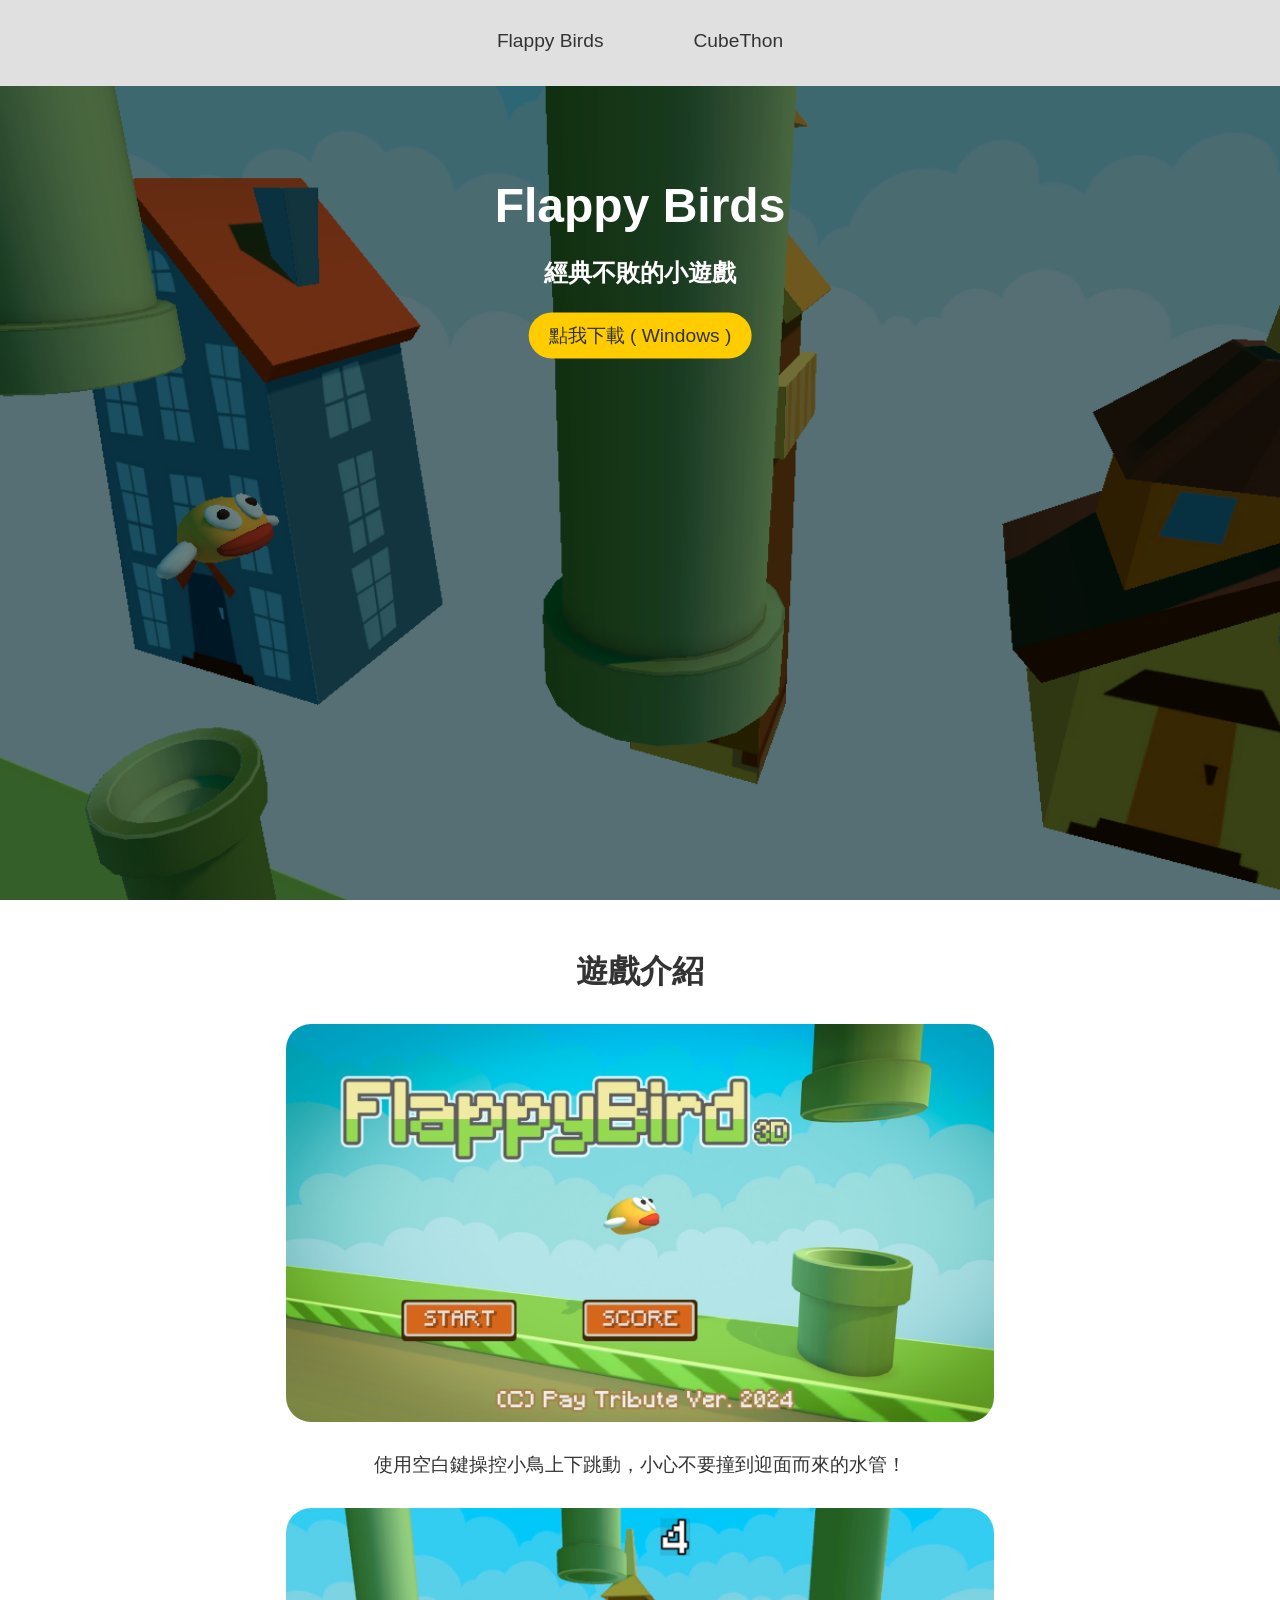
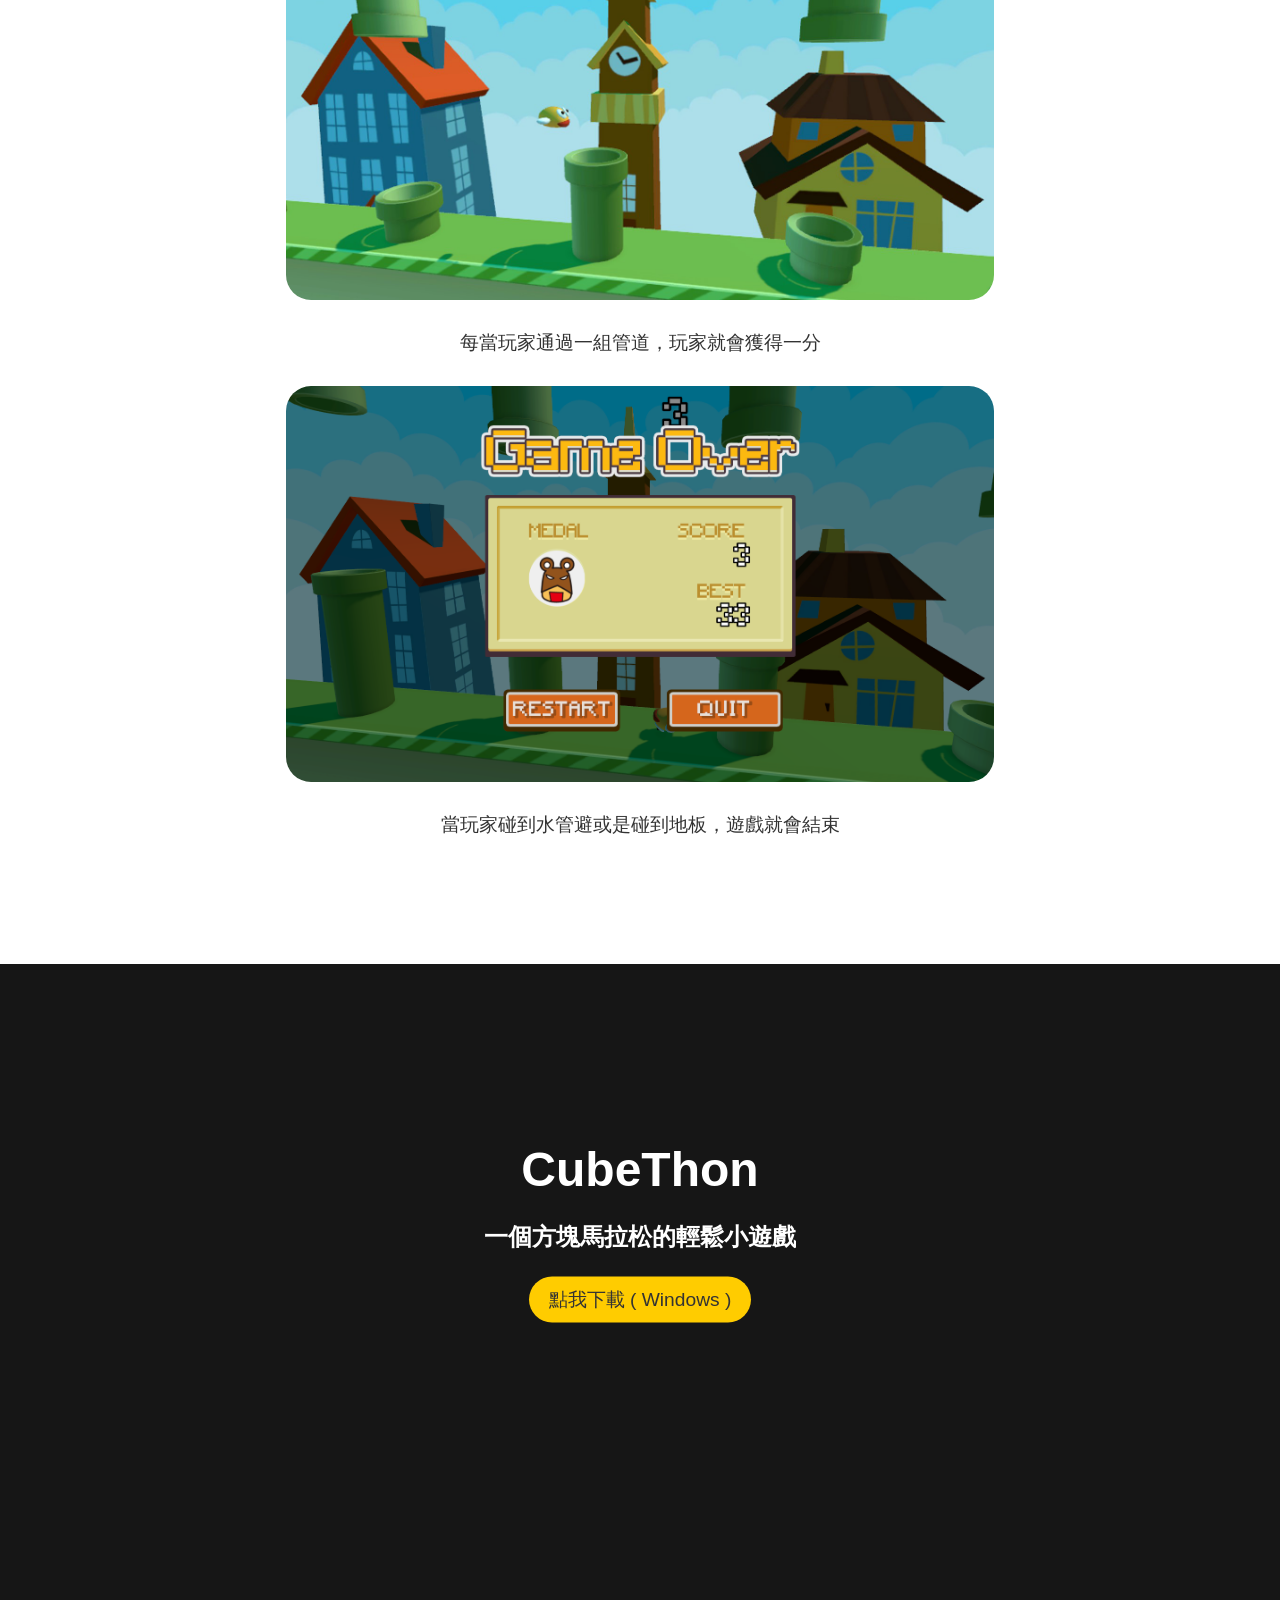
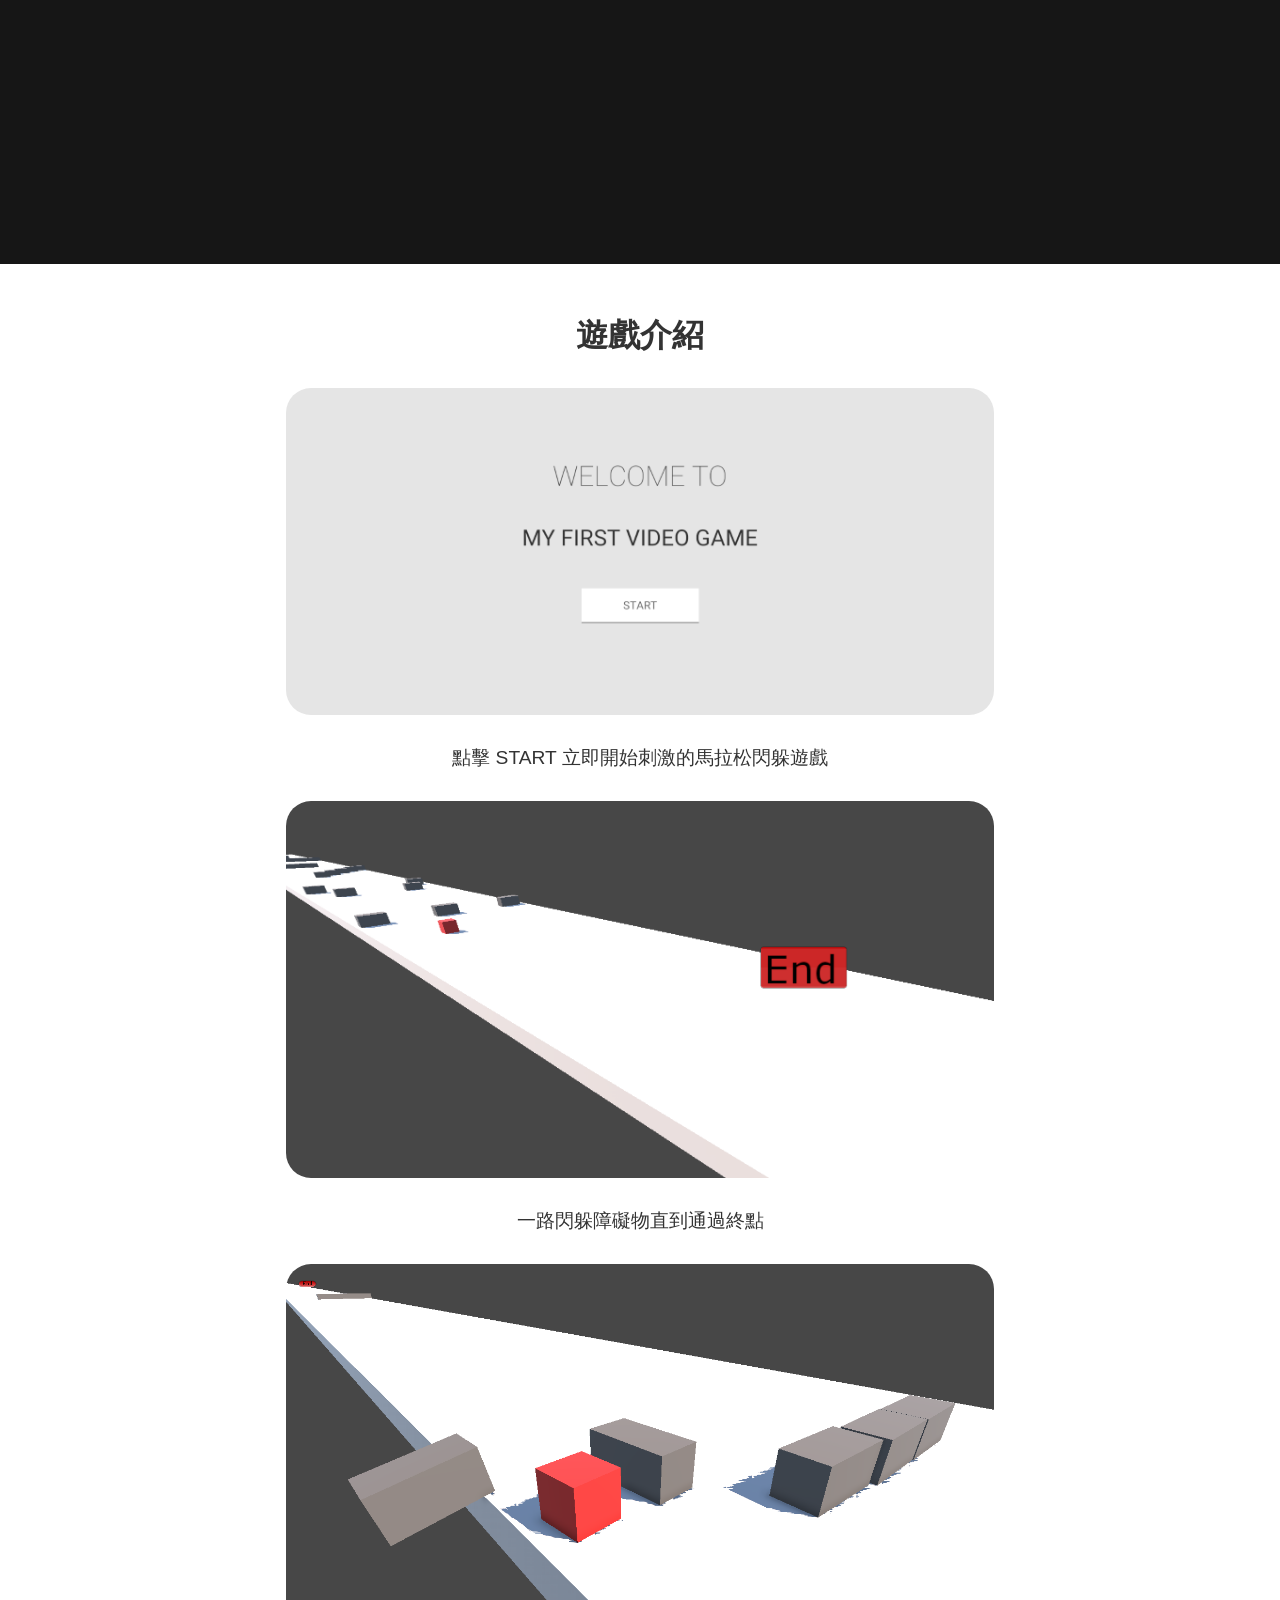
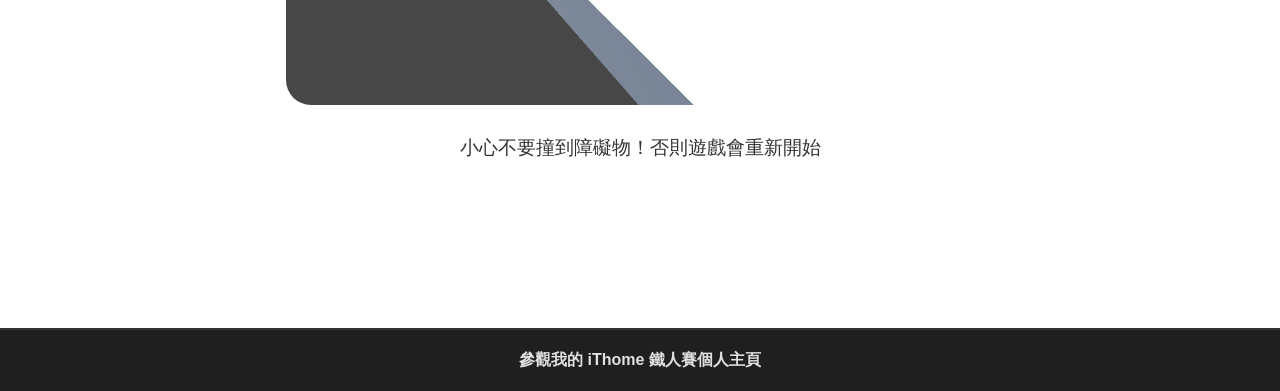
==== index.html @ 1772ebd3 "refactor file structure" ====
<!DOCTYPE html>
<html lang="zh-Hant">
<head>
    <meta charset="UTF-8">
    <meta name="viewport" content="width=device-width, initial-scale=1.0">
    <title>我的遊戲介紹網站</title>
    <link rel="stylesheet" href="style.css">
</head>
<body>
    <!-- 標籤選擇條 -->
    <nav>
        <ul>
            <li><a href="#game1"><span>Flappy Birds</span><div class="hover-overlay"></div></a></li>
            <li><a href="#game2"><span>CubeThon</span><div class="hover-overlay"></div></a></li>
        </ul>
    </nav>

<!-- Flappy Birds遊戲的全屏圖片部分 -->
<section id="game1" class="game-section">
    <div class="game-background bg1">
        <div class="game-text centered-text">
            <h1>Flappy Birds</h1>
            <h3>經典不敗的小遊戲</h3>
            <a href="https://drive.google.com/file/d/1KH0OKHC6Q0ze0tAbMF75h2pL0Js8s0Ow/view?usp=sharing" class="download-btn">
                <span>點我下載 ( Windows ) </span>
                <div class="hover-overlay"></div>
            </a> <!-- 下載按鈕 -->
        </div>
    </div>

    <!-- 遊戲介紹圖片 -->
    <div class="text-section white-background">
        <h2>遊戲介紹</h2>
        <div class="centered-images">
            <img src="images/img1.jpg" alt="遊戲場景1">
            <p>使用空白鍵操控小鳥上下跳動，小心不要撞到迎面而來的水管！</p>
            <img src="images/img2.jpg" alt="遊戲場景2">
            <p>每當玩家通過一組管道，玩家就會獲得一分</p>
            <img src="images/img3.jpg" alt="遊戲場景3">
            <p>當玩家碰到水管避或是碰到地板，遊戲就會結束</p>
        </div>
    </div>
</section>

<!-- CubeThon遊戲的全屏背景圖片部分 -->
<section id="game2" class="game-section">
    <div class="game-background bg2">
        <div class="game-text centered-text">
            <h1>CubeThon</h1>
            <h3>一個方塊馬拉松的輕鬆小遊戲</h3>
            <a href="https://drive.google.com/file/d/116-kXRA7iYaXKXjcS6kCXtDmUWJt4uKn/view?usp=sharing" class="download-btn">
                <span>點我下載 ( Windows ) </span>
                <div class="hover-overlay"></div>
            </a> <!-- 下載按鈕 -->
        </div>
    </div>

    <!-- 遊戲介紹圖片 -->
    <div class="text-section white-background">
        <h2>遊戲介紹</h2>
        <div class="centered-images">
            <img src="images/img6.png" alt="遊戲場景1">
            <p>點擊 START 立即開始刺激的馬拉松閃躲遊戲</p>
            <img src="images/img4.png" alt="遊戲場景2">
            <p>一路閃躲障礙物直到通過終點</p>
            <img src="images/img5.png" alt="遊戲場景3">
            <p>小心不要撞到障礙物！否則遊戲會重新開始</p>
        </div>
    </div>
</section>

<!-- jQuery CDN -->
<script src="https://code.jquery.com/jquery-3.6.0.min.js"></script>
<script>
    // 按鈕的滑動效果
    $(document).ready(function() {
        $(".download-btn").hover(
            function() {
                $(this).find(".hover-overlay").css("top", "0");
            },
            function() {
                $(this).find(".hover-overlay").css("top", "100%");
            }
        );
    });

    // 標籤的滑動效果
    $("nav ul li a").hover(
        function() {
            $(this).find(".hover-overlay").css("top", "0");
        },
        function() {
            $(this).find(".hover-overlay").css("top", "100%");
        }
    );
</script>

<footer>
    <p>
        <a href="https://jiayunlee1009.github.io/random-food/" target="_blank" style="color: #e0e0e0; text-decoration: none;">
            <b>參觀我的 iThome 鐵人賽個人主頁</b>
        </a>
    </p>
</footer>

</body>
</html>
---- style.css ----
* {
    margin: 0;
    padding: 0;
    box-sizing: border-box;
}

body {
    font-family: Arial, sans-serif;
    background-color: #2c2c2c;
    color: #e0e0e0;
    scroll-behavior: smooth;
}

/* 標籤選擇條樣式 */
nav {
    width: 100%;
    background-color: #e0e0e0;
    padding: 20px 0;
    position: fixed;
    top: 0;
    z-index: 1000;
}

nav ul {
    list-style: none;
    display: flex;
    justify-content: center;
    gap: 50px;
}

nav ul li a {
    position: relative; /* 讓遮罩效果相對於標籤項目 */
    display: inline-block;
    color: #333;
    text-decoration: none;
    font-size: 1.2em;
    padding: 10px 20px;
    overflow: hidden; /* 遮罩效果在範圍內 */
    transition: color 0.3s;
}

nav ul li a:hover {
    background-color: #e0e0e0;
    border-radius: 25px;
}

/* for jQuery */
/* 遮罩效果 */
nav ul li a .hover-overlay {
    position: absolute;
    top: 100%;
    left: 0;
    width: 100%;
    height: 100%;
    background-color: rgba(0, 0, 0, 0.3); /* 按鈕上的黑色遮罩 */
    transition: top 0.3s;
    z-index: 1;
    border-radius: 30px;
}

/* 確保標籤內容在遮罩上方 */
nav ul li a span {
    position: relative;
    z-index: 2;
}
/* end for jQuery */

/* 全屏背景圖片 */
.game-section {
    position: relative;
    padding-top: 0px; /* 留出標籤條的空間 */ 
    overflow-x: hidden;
}

.game-background {
    position: relative;
    width: 100%;
    height: 100vh;
    background-size: cover; /* 讓背景圖片覆蓋整個容器，保持比例 */
    background-position: center; /* 背景圖片居中 */
    background-attachment: fixed; /* 背景圖片固定，防止隨內容滑動 */
}

.game-background::before {
    content: "";
    position: absolute;
    top: 0;
    left: 0;
    width: 100%;
    height: 100%;
    background-color: rgba(0, 0, 0, 0.5); /* 半透明黑色遮罩 */
    z-index: 1;
}

/* 確保文字在遮罩上方 */
.game-text {
    position: relative;
    z-index: 2;
    color: #fff;
}

/* Flappy Birds遊戲背景 */
.game-section .bg1 {
    background-image: url('../images/background1.png');
    width: 100%;
    overflow-y: hidden;
}

/* Cubethon遊戲背景 */
.game-section .bg2 {
    background-image: url('../images/background2.png');
    width: 100%;
    overflow-y: hidden;
}

.centered-text {
    position: absolute;
    top: 30%;
    left: 50%;
    transform: translate(-50%, -50%);
    text-align: center;
    color: #fff;
    max-width: 100%; /* 確保文字不會超過容器的最大寬度 */
    white-space: normal; /* 防止文字超出並導致滑動 */
    overflow: hidden; /* 確保內容不會超出容器範圍 */
}

.centered-text h1 {
    font-size: 3em;
    margin-bottom: 0.5em;
}

.centered-text h3 {
    font-size: 1.5em;
    margin-bottom: 1em;
}

/* 白色文字說明區塊 */
.white-background {
    background-color: #fff;
    color: #333;
    padding: 50px;
    width: 100vw;
    height: calc(100vw * 1.3); /* 高度為全屏寬度的1.3倍 */
    text-align: center;
}

.white-background h2 {
    font-size: 2em;
    margin-bottom: 30px;
}

/* 置中的圖片與文字說明 */
.centered-images {
    display: flex;
    flex-direction: column;
    align-items: center;
    gap: 30px;
}

.centered-images img {
    width: 60%; /* 圖片寬度為60% */
    height: auto;
    border-radius: 25px;
}

.centered-images p {
    width: 60%; /* 與圖片同寬 */
    text-align: center;
    font-size: 1.2em;
}

/* 下載按鈕 */
.download-btn {
    display: inline-block;
    position: relative;
    padding: 10px 20px;
    background-color: #ffcc00;
    color: #333;
    text-decoration: none;
    font-size: 1.2em;
    border-radius: 30px;
    transition: background-color 0.3s;
    overflow:hidden /* new */
    
}
/*
.download-btn:hover {
    background-color: #ff9900;
}
*/
/* new */
.download-btn span {
    position: relative;
    z-index: 2;
}

.download-btn .hover-overlay {
    position: absolute;
    top: 100%;
    left: 0;
    width: 100%;
    height: 100%;
    background-color: rgba(47, 47, 47, 0.3);
    transition: top 0.3s;
    z-index: 1;
    border-radius: 30px;
}
/* end new */
/* 底部橫條 */
footer {
    text-align: center;
    padding: 20px;
    background-color: #1f1f1f;
    color: #e0e0e0;
    border-top: 2px solid #333;
}
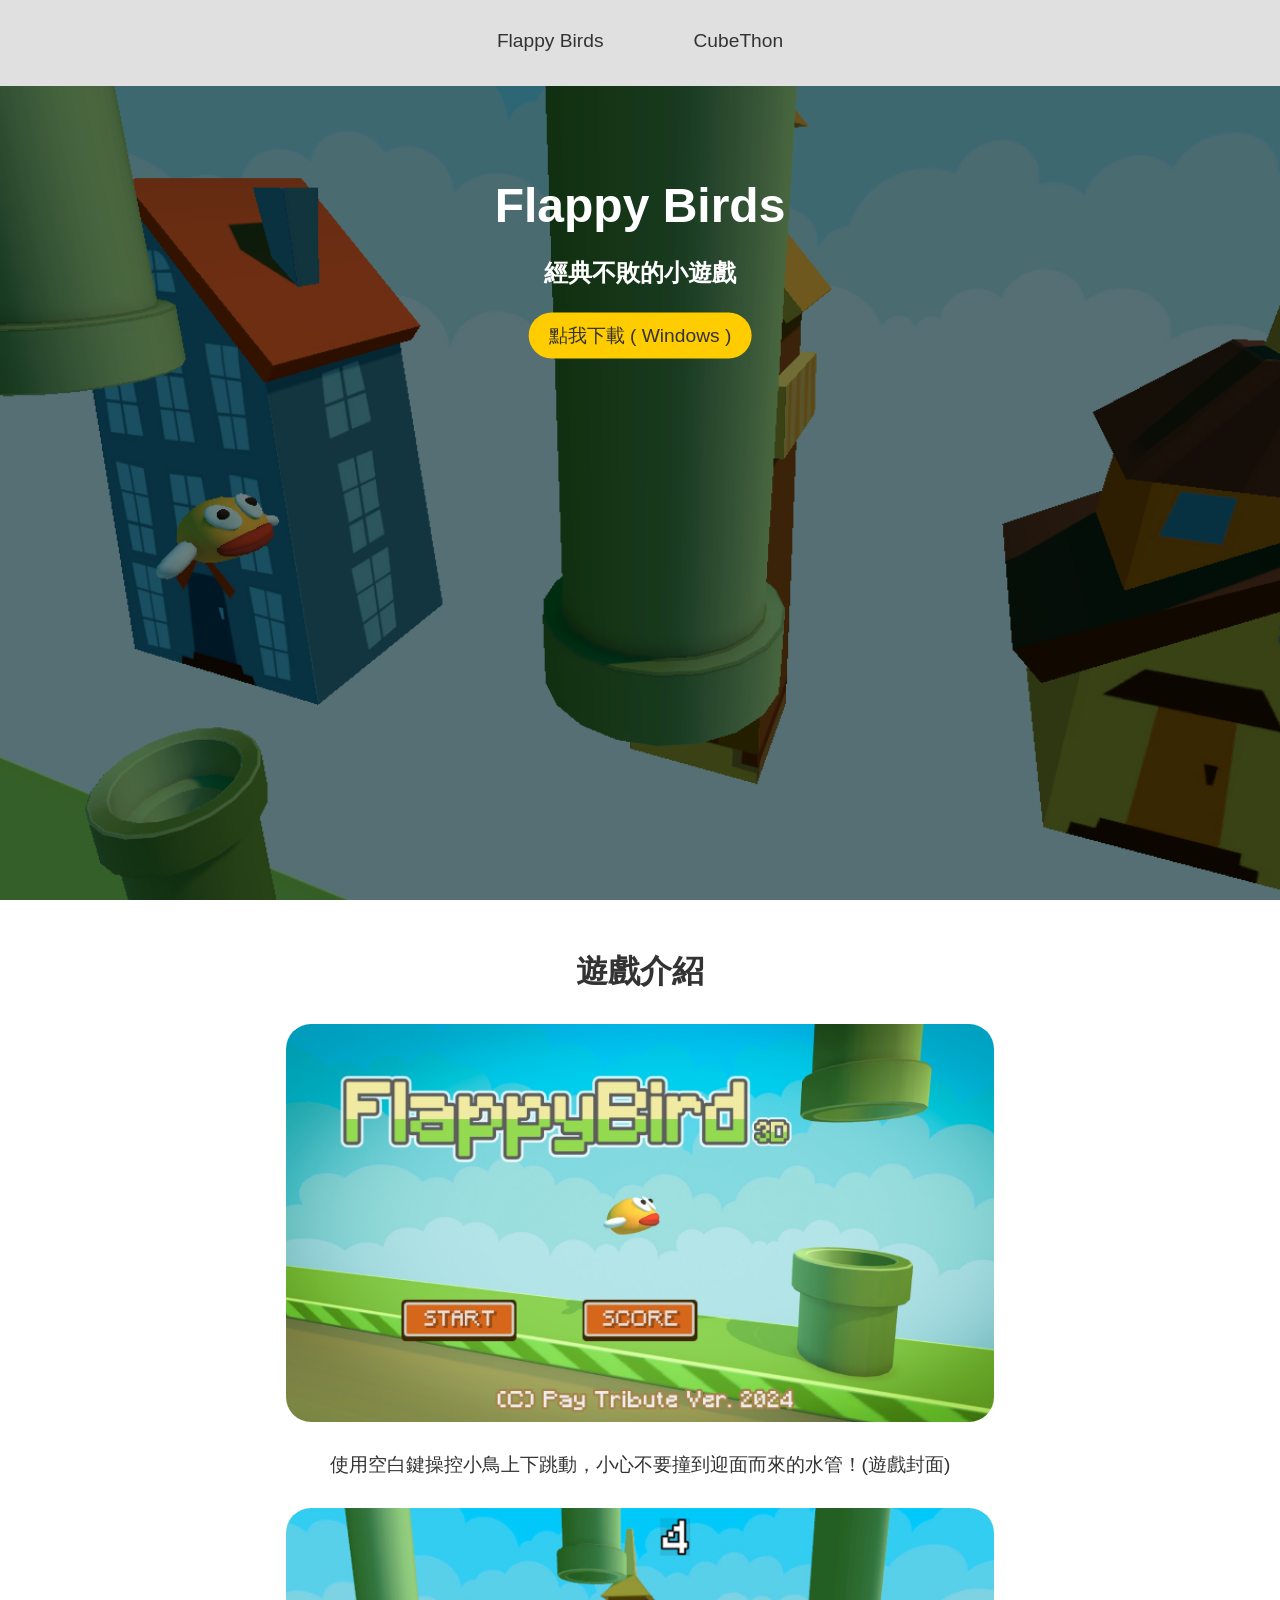
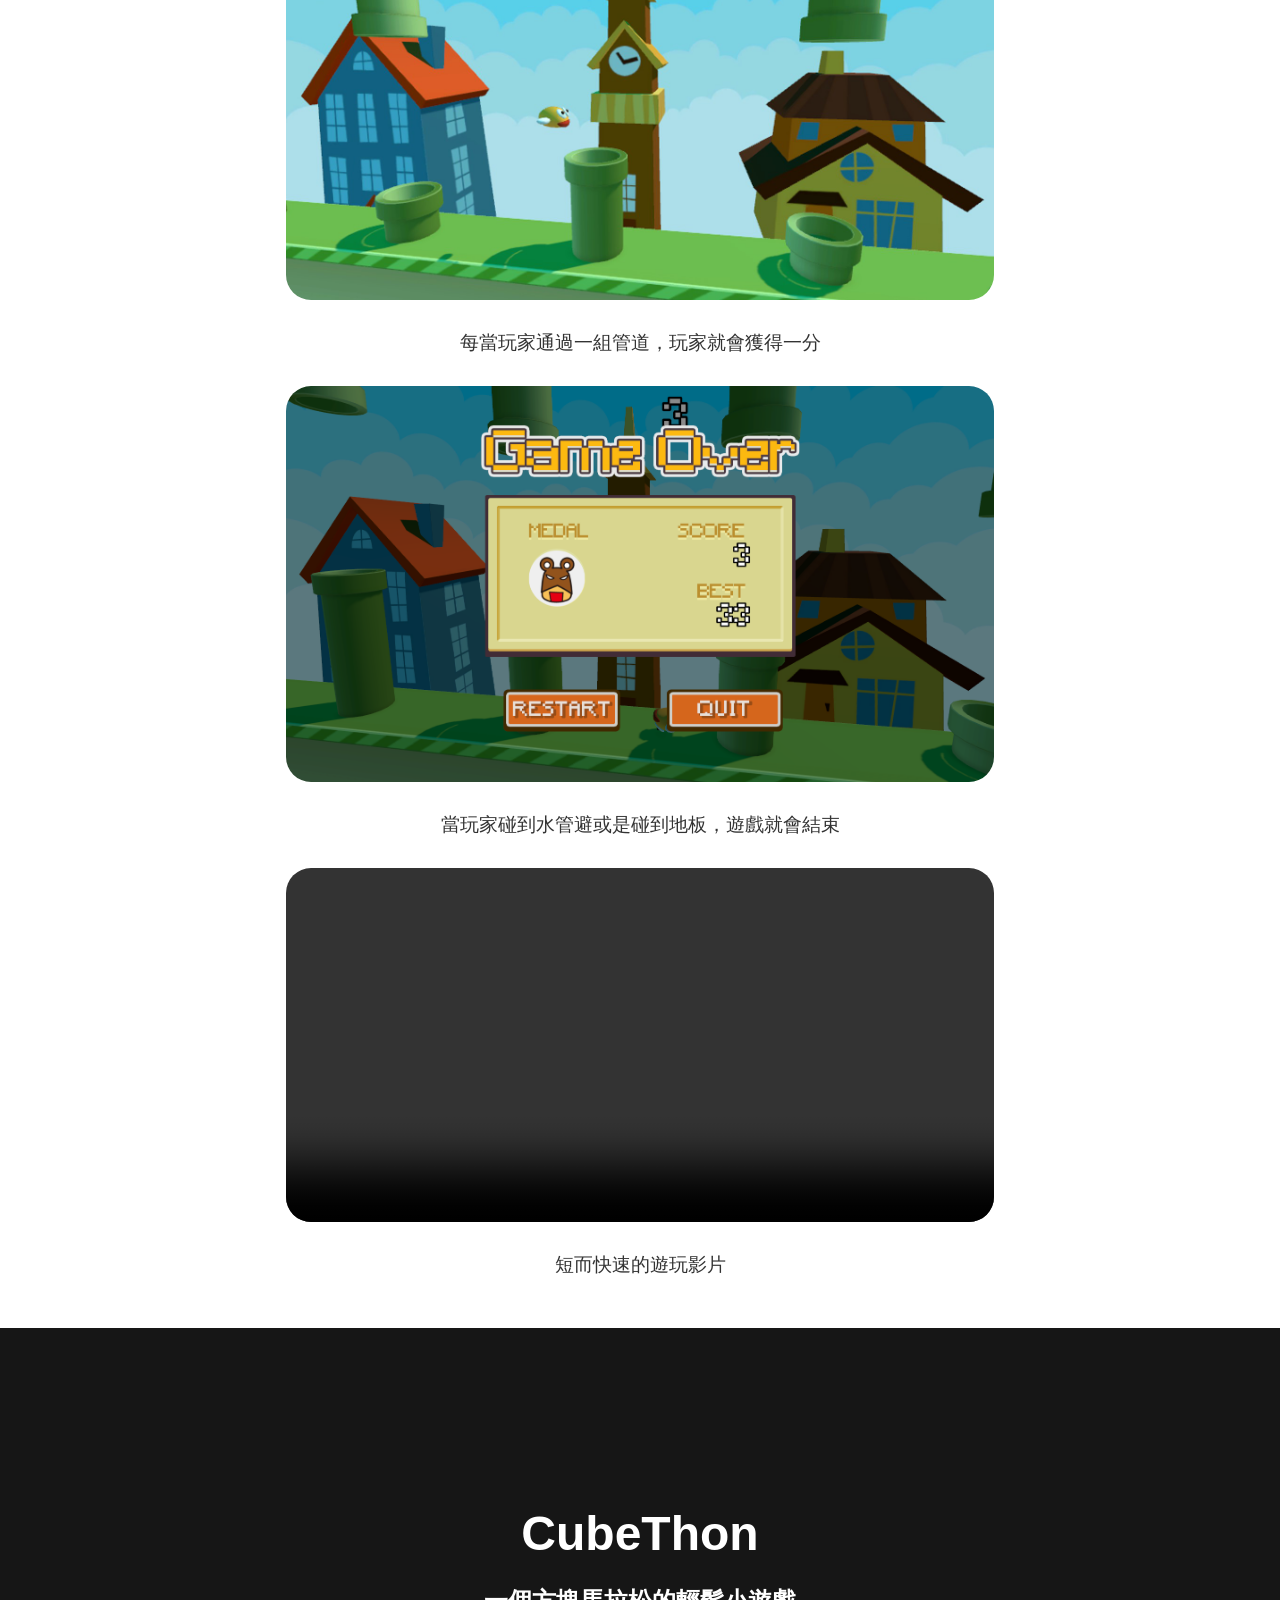
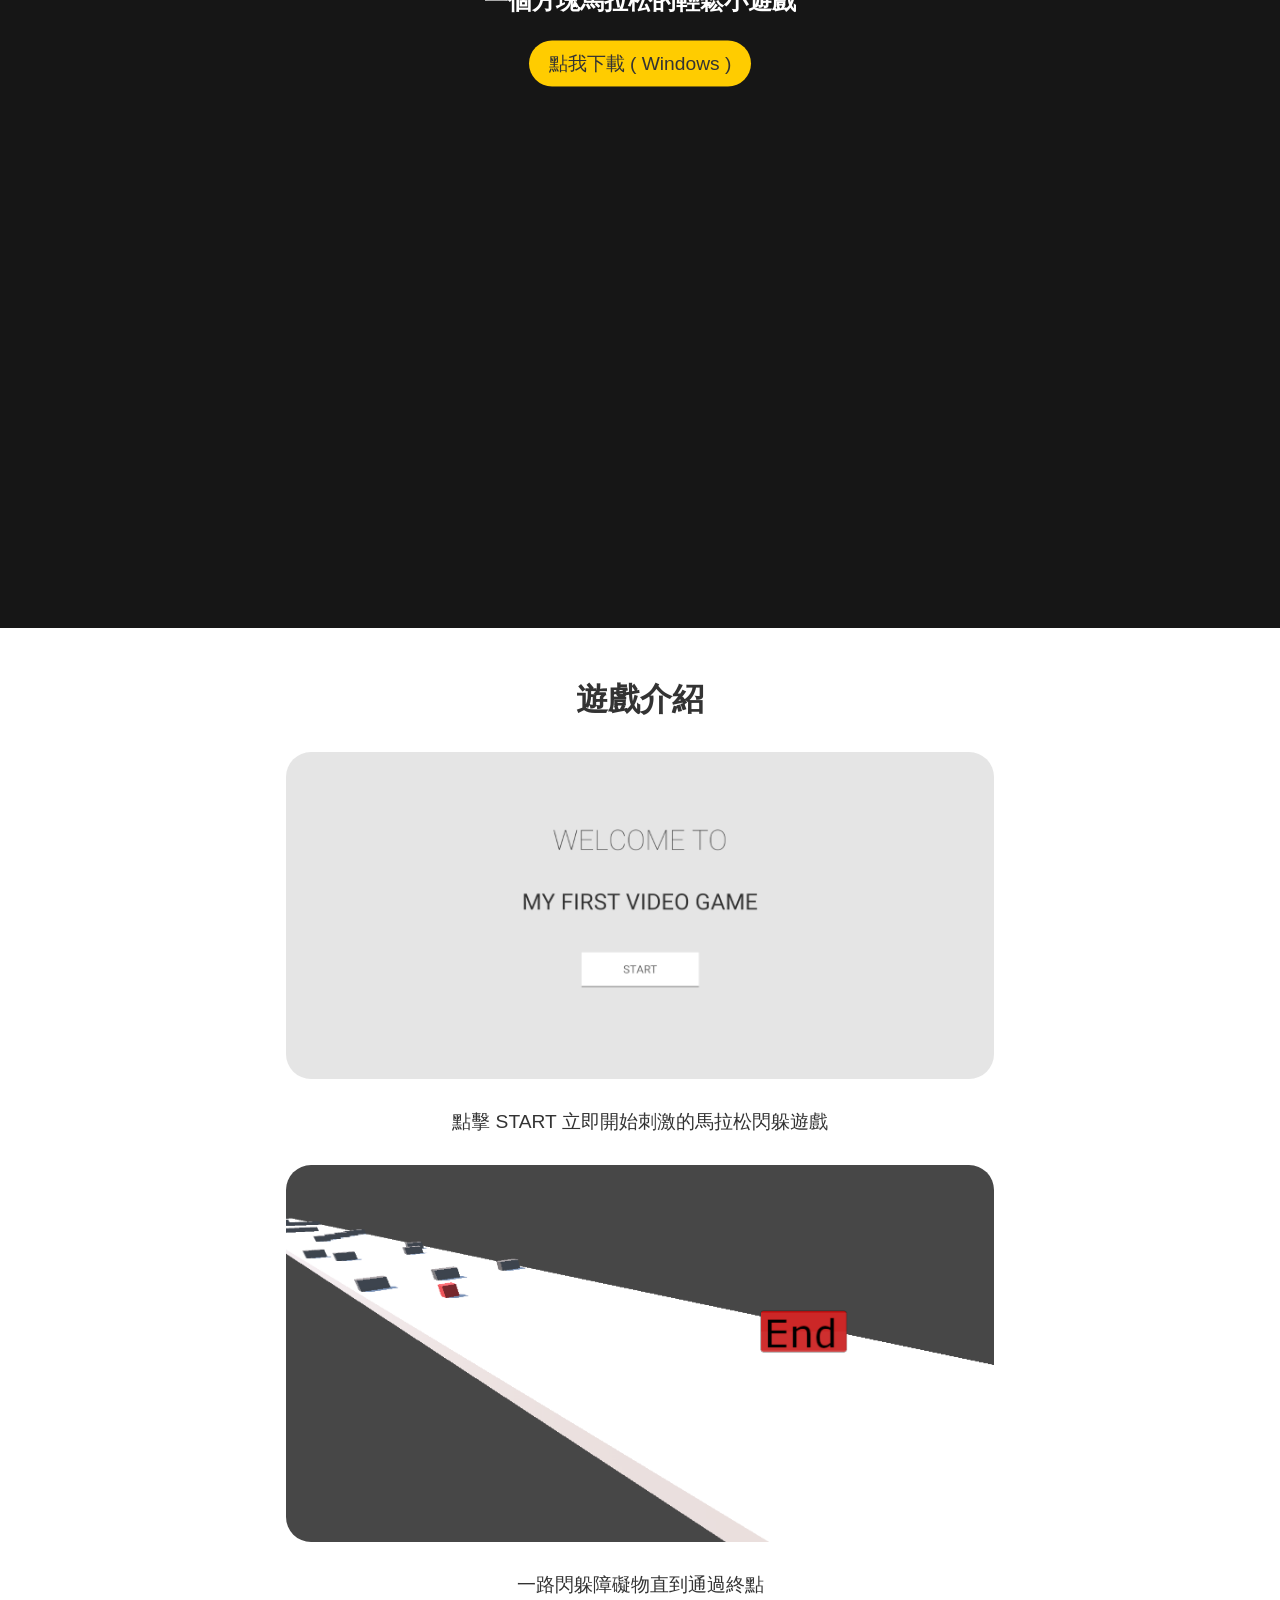
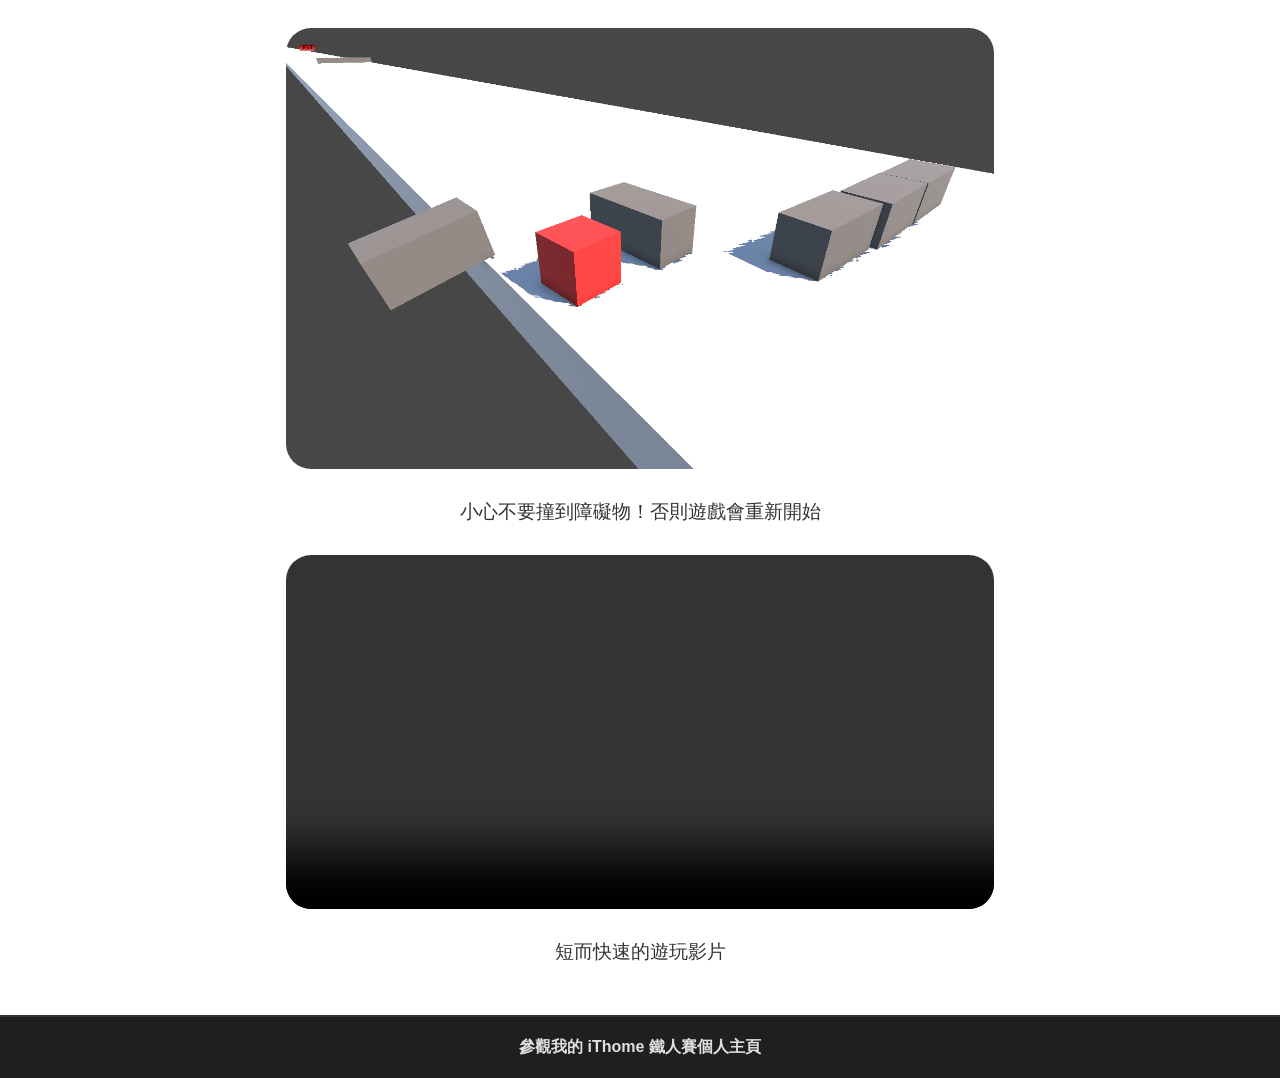
==== commit fc504ff6: "add demo videos to webpage and update readme" ====
--- a/index.html
+++ b/index.html
@@ -33,11 +33,16 @@
         <h2>遊戲介紹</h2>
         <div class="centered-images">
             <img src="images/img1.jpg" alt="遊戲場景1">
-            <p>使用空白鍵操控小鳥上下跳動，小心不要撞到迎面而來的水管！</p>
+            <p>使用空白鍵操控小鳥上下跳動，小心不要撞到迎面而來的水管！(遊戲封面)</p>
             <img src="images/img2.jpg" alt="遊戲場景2">
             <p>每當玩家通過一組管道，玩家就會獲得一分</p>
             <img src="images/img3.jpg" alt="遊戲場景3">
             <p>當玩家碰到水管避或是碰到地板，遊戲就會結束</p>
+            <!-- 遊戲展示影片 -->
+            <video autoplay muted loop playsinline controls>
+                <source src="videos/Flappy-Bird-3D-demo.MOV" type="video/mp4">
+            </video>
+            <p>短而快速的遊玩影片</p>
         </div>
     </div>
 </section>
@@ -65,6 +70,11 @@
             <p>一路閃躲障礙物直到通過終點</p>
             <img src="images/img5.png" alt="遊戲場景3">
             <p>小心不要撞到障礙物！否則遊戲會重新開始</p>
+            <!-- 遊戲展示影片 -->
+            <video autoplay muted loop playsinline controls>
+                <source src="videos/Cubethon-demo.MOV" type="video/mp4">
+            </video>
+            <p>短而快速的遊玩影片</p>
         </div>
     </div>
 </section>
--- a/style.css
+++ b/style.css
@@ -101,14 +101,14 @@
 
 /* Flappy Birds遊戲背景 */
 .game-section .bg1 {
-    background-image: url('../images/background1.png');
+    background-image: url('images/background1.png');
     width: 100%;
     overflow-y: hidden;
 }
 
 /* Cubethon遊戲背景 */
 .game-section .bg2 {
-    background-image: url('../images/background2.png');
+    background-image: url('images/background2.png');
     width: 100%;
     overflow-y: hidden;
 }
@@ -141,7 +141,7 @@
     color: #333;
     padding: 50px;
     width: 100vw;
-    height: calc(100vw * 1.3); /* 高度為全屏寬度的1.3倍 */
+    min-height: calc(100vw * 1.3); /* 高度至少為全屏寬度的1.3倍，內容較多時會自動長高 */
     text-align: center;
 }
 
@@ -158,8 +158,9 @@
     gap: 30px;
 }
 
-.centered-images img {
-    width: 60%; /* 圖片寬度為60% */
+.centered-images img,
+.centered-images video {
+    width: 60%; /* 圖片與影片寬度為60% */
     height: auto;
     border-radius: 25px;
 }
